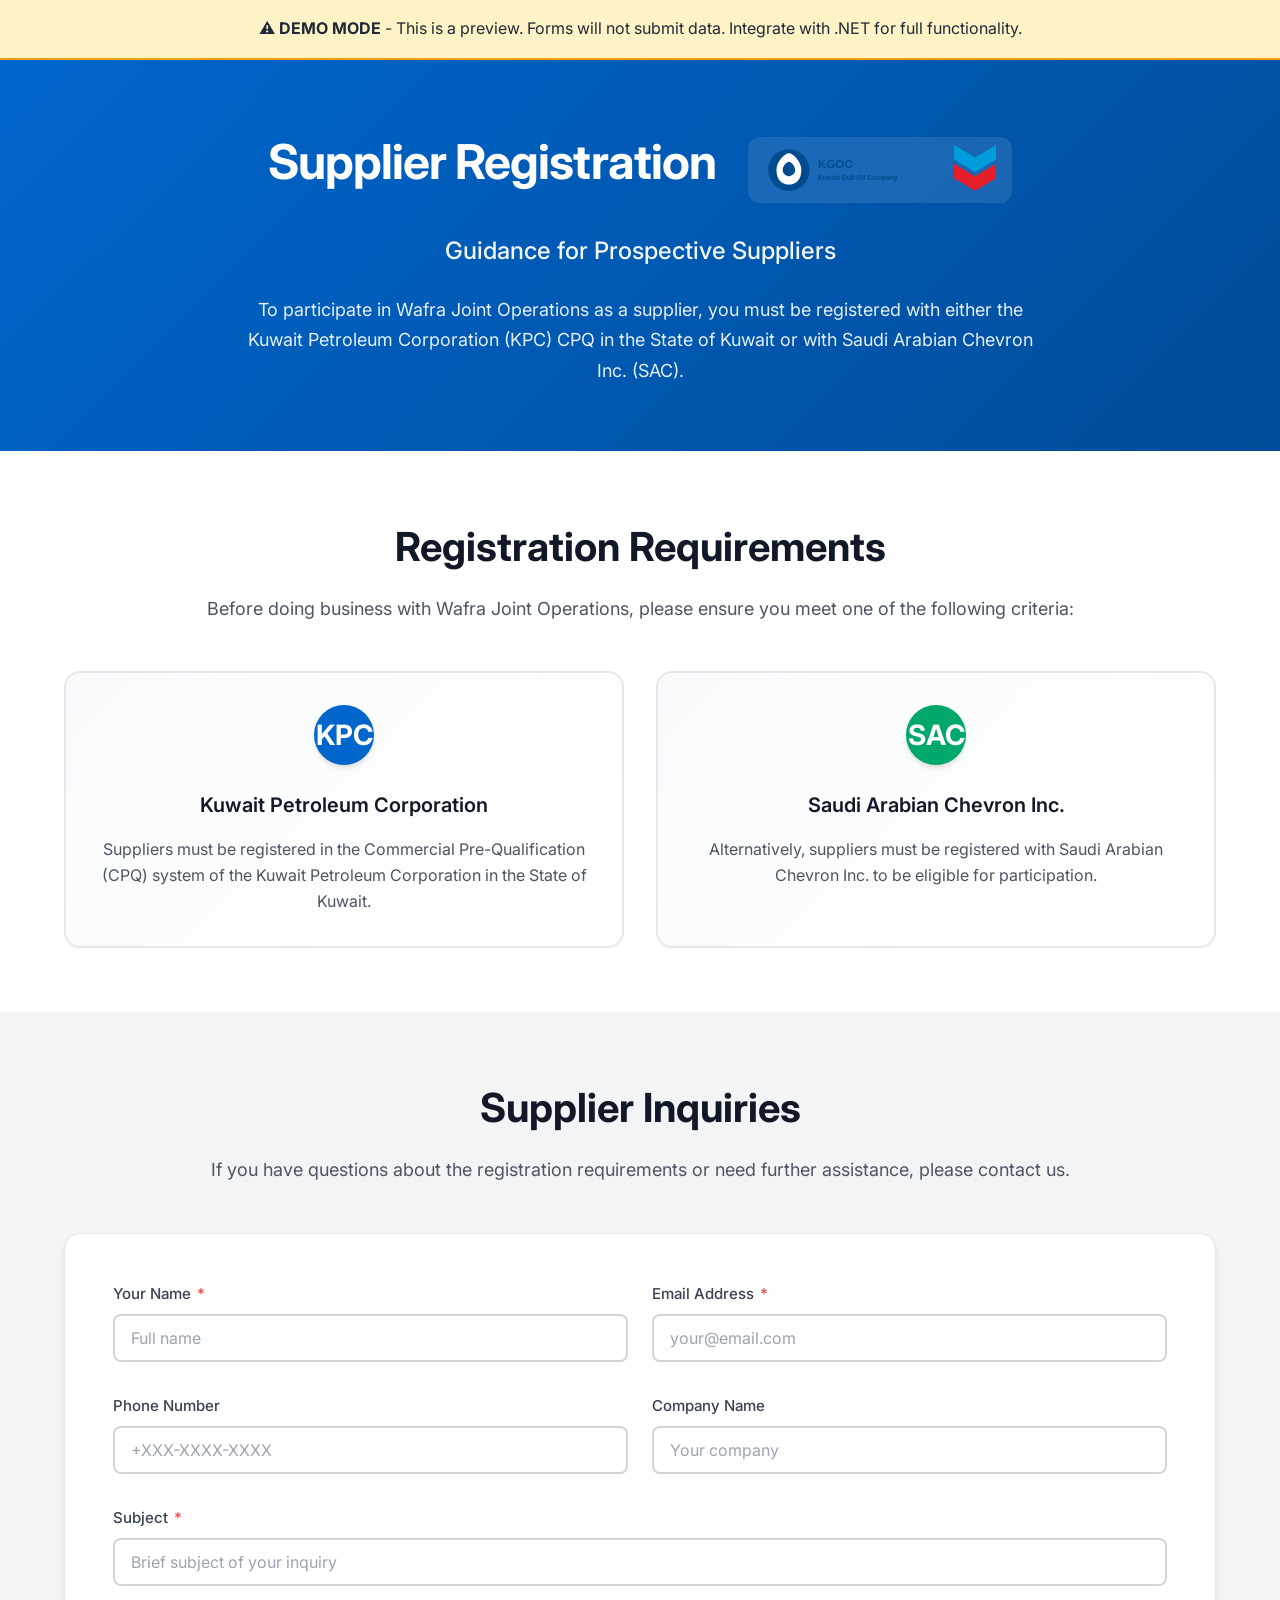
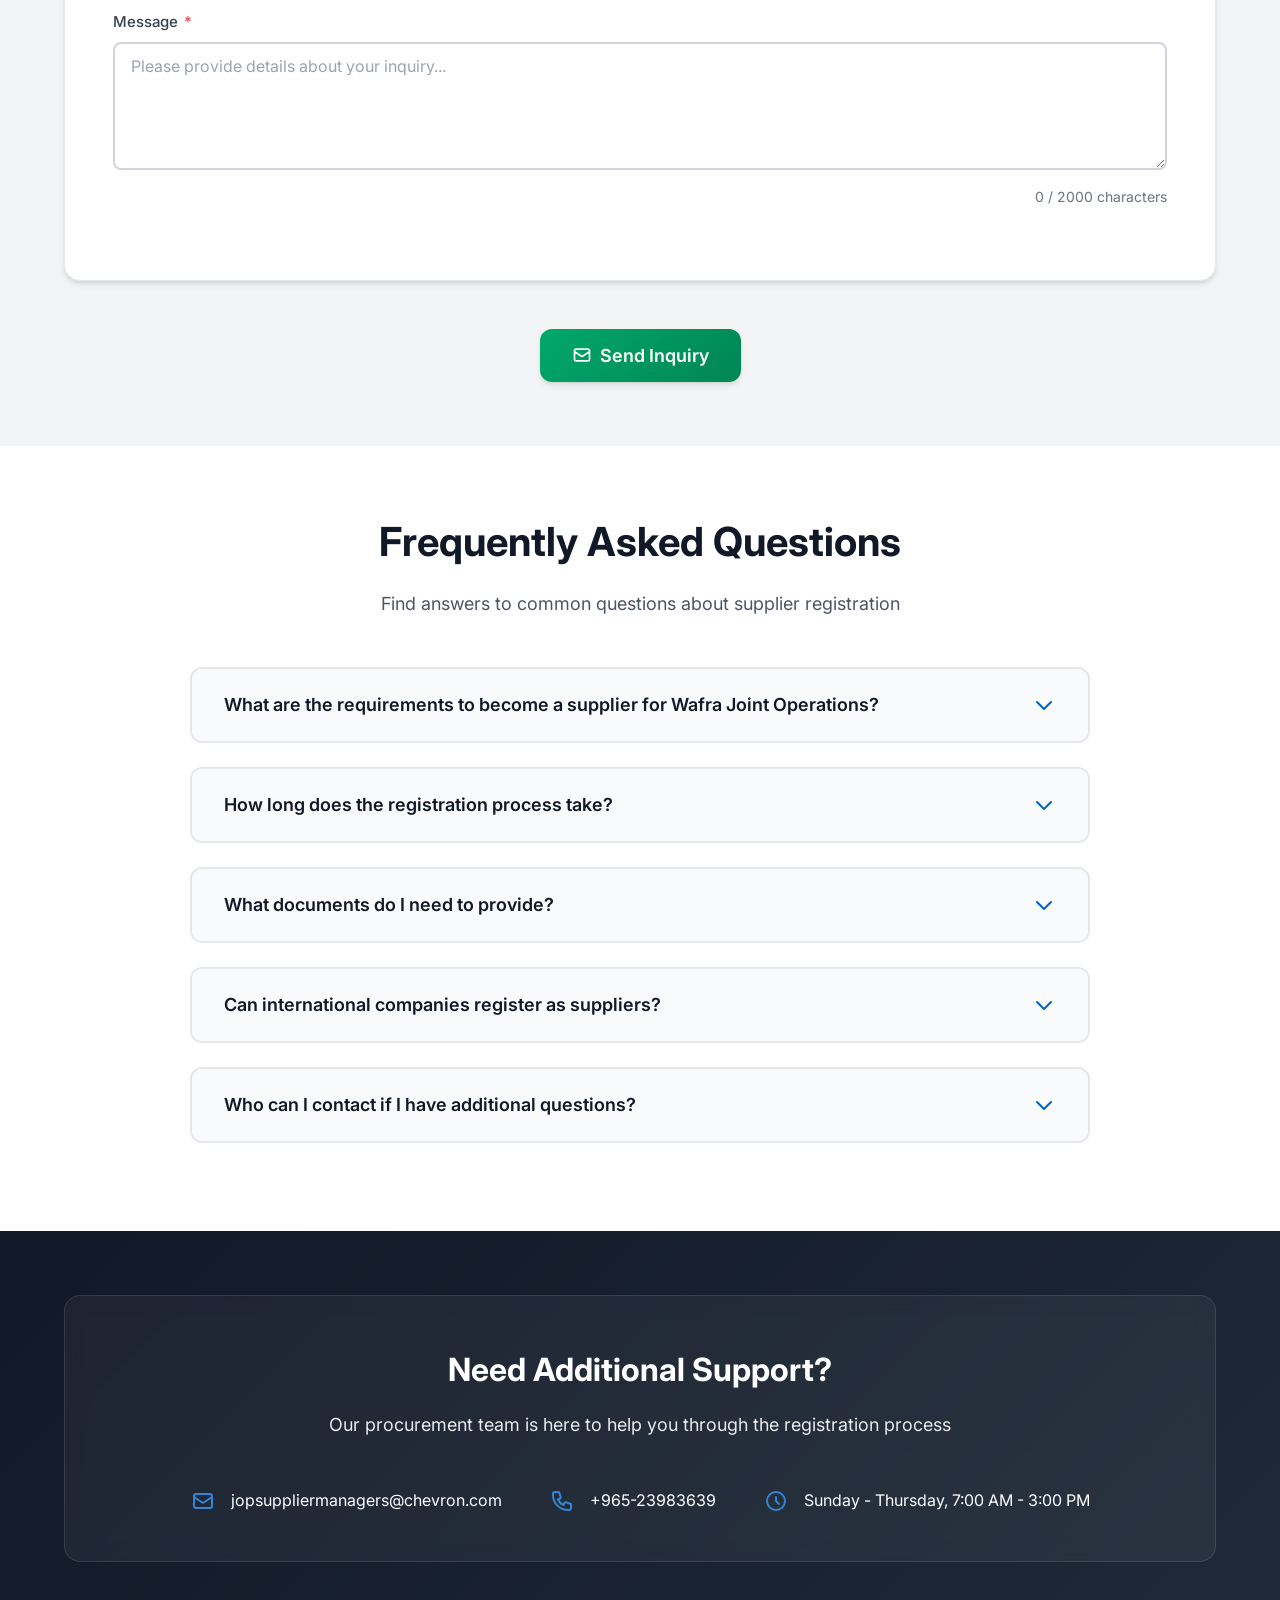
==== demo.html @ 435a18ce "Initial commit" ====
<!DOCTYPE html>
<html lang="en">

<head>
    <meta charset="UTF-8">
    <meta name="viewport" content="width=device-width, initial-scale=1.0">
    <meta name="description"
        content="Register as a supplier for Wafra Joint Operations. Complete our registration process and become a trusted partner.">
    <title>Supplier Registration - Wafra Joint Operations (DEMO)</title>
    <link href="https://fonts.googleapis.com/css2?family=Inter:wght@300;400;500;600;700&display=swap" rel="stylesheet">
    <link rel="stylesheet" href="wwwroot/css/supplier-registration.css">
</head>

<body>
    <!-- Demo Notice -->
    <div style="background: #fef3c7; border-bottom: 2px solid #f59e0b; padding: 1rem; text-align: center;">
        <strong>⚠️ DEMO MODE</strong> - This is a preview. Forms will not submit data. Integrate with .NET for full
        functionality.
    </div>

    <!-- Hero Section -->
    <section class="hero-section">
        <div class="container">
            <div class="hero-content">
                <div class="hero-header-row">
                    <h1 class="hero-title">Supplier Registration</h1>
                    <div class="hero-logos">
                        <img src="wwwroot/images/kgoc-logo.svg" alt="Kuwait Gulf Oil Company" class="hero-logo-img">
                        <img src="wwwroot/images/chevron-logo.svg" alt="Saudi Arabian Chevron" class="hero-logo-img">
                    </div>
                </div>
                <p class="hero-subtitle">Guidance for Prospective Suppliers</p>
                <p class="hero-description">To participate in Wafra Joint Operations as a supplier, you must be
                    registered with either the Kuwait Petroleum Corporation (KPC) CPQ in the State of Kuwait or with
                    Saudi Arabian Chevron Inc. (SAC).</p>
            </div>
        </div>
    </section>

    <!-- Registration Prerequisite Notice -->
    <section class="steps-section">
        <div class="container">
            <h2 class="section-title">Registration Requirements</h2>
            <p class="section-subtitle">Before doing business with Wafra Joint Operations, please ensure you meet one of
                the following criteria:</p>

            <div class="steps-grid" style="grid-template-columns: repeat(auto-fit, minmax(300px, 1fr));">
                <div class="step-card">
                    <div class="step-number" style="background: var(--primary-color);">KPC</div>
                    <h3 class="step-title">Kuwait Petroleum Corporation</h3>
                    <p class="step-description">Suppliers must be registered in the Commercial Pre-Qualification (CPQ)
                        system of the Kuwait Petroleum Corporation in the State of Kuwait.</p>
                </div>

                <div class="step-card">
                    <div class="step-number" style="background: var(--secondary-color);">SAC</div>
                    <h3 class="step-title">Saudi Arabian Chevron Inc.</h3>
                    <p class="step-description">Alternatively, suppliers must be registered with Saudi Arabian Chevron
                        Inc. to be eligible for participation.</p>
                </div>
            </div>
        </div>
    </section>

    <!-- Inquiry Form -->
    <section class="form-section inquiry-section" id="inquiry-form">
        <div class="container">
            <div class="form-header">
                <h2 class="section-title">Supplier Inquiries</h2>
                <p class="section-subtitle">If you have questions about the registration requirements or need further
                    assistance, please contact us.</p>
            </div>

            <form id="inquiryForm" class="inquiry-form" onsubmit="return handleInquirySubmit(event)">
                <div class="form-card">
                    <div class="form-row">
                        <div class="form-group">
                            <label for="inquiryName" class="form-label">Your Name <span
                                    style="color: var(--error-color);">*</span></label>
                            <input type="text" id="inquiryName" name="inquiryName" class="form-input"
                                placeholder="Full name" required />
                            <span class="form-error"></span>
                        </div>

                        <div class="form-group">
                            <label for="inquiryEmail" class="form-label">Email Address <span
                                    style="color: var(--error-color);">*</span></label>
                            <input type="email" id="inquiryEmail" name="inquiryEmail" class="form-input"
                                placeholder="your@email.com" required />
                            <span class="form-error"></span>
                        </div>
                    </div>

                    <div class="form-row">
                        <div class="form-group">
                            <label for="inquiryPhone" class="form-label">Phone Number</label>
                            <input type="tel" id="inquiryPhone" name="inquiryPhone" class="form-input"
                                placeholder="+XXX-XXXX-XXXX" />
                            <span class="form-error"></span>
                        </div>

                        <div class="form-group">
                            <label for="inquiryCompany" class="form-label">Company Name</label>
                            <input type="text" id="inquiryCompany" name="inquiryCompany" class="form-input"
                                placeholder="Your company" />
                            <span class="form-error"></span>
                        </div>
                    </div>

                    <div class="form-group">
                        <label for="inquirySubject" class="form-label">Subject <span
                                style="color: var(--error-color);">*</span></label>
                        <input type="text" id="inquirySubject" name="inquirySubject" class="form-input"
                            placeholder="Brief subject of your inquiry" required />
                        <span class="form-error"></span>
                    </div>

                    <div class="form-group">
                        <label for="inquiryMessage" class="form-label">Message <span
                                style="color: var(--error-color);">*</span></label>
                        <textarea id="inquiryMessage" name="inquiryMessage" class="form-textarea" rows="5"
                            placeholder="Please provide details about your inquiry..." maxlength="2000"
                            required></textarea>
                        <span class="form-error"></span>
                    </div>
                </div>

                <div class="form-actions">
                    <button type="submit" class="btn btn-secondary">
                        <svg class="btn-icon" fill="none" stroke="currentColor" viewBox="0 0 24 24">
                            <path stroke-linecap="round" stroke-linejoin="round" stroke-width="2"
                                d="M3 8l7.89 5.26a2 2 0 002.22 0L21 8M5 19h14a2 2 0 002-2V7a2 2 0 00-2-2H5a2 2 0 00-2 2v10a2 2 0 002 2z">
                            </path>
                        </svg>
                        Send Inquiry
                    </button>
                </div>
            </form>
        </div>
    </section>

    <!-- FAQ Section -->
    <section class="faq-section" id="faq">
        <div class="container">
            <div class="faq-header">
                <h2 class="section-title">Frequently Asked Questions</h2>
                <p class="section-subtitle">Find answers to common questions about supplier registration</p>
            </div>

            <div class="faq-container">
                <div class="faq-item">
                    <button type="button" class="faq-question" onclick="toggleFAQ(this)">
                        <span class="faq-question-text">What are the requirements to become a supplier for Wafra Joint
                            Operations?</span>
                        <svg class="faq-icon" fill="none" stroke="currentColor" viewBox="0 0 24 24">
                            <path stroke-linecap="round" stroke-linejoin="round" stroke-width="2" d="M19 9l-7 7-7-7">
                            </path>
                        </svg>
                    </button>
                    <div class="faq-answer">
                        <p>To become a supplier, you must have a valid business registration, provide proof of
                            insurance, meet our quality standards, and comply with all applicable regulations. You'll
                            need to complete the registration form above and submit required documentation for review.
                        </p>
                    </div>
                </div>

                <div class="faq-item">
                    <button type="button" class="faq-question" onclick="toggleFAQ(this)">
                        <span class="faq-question-text">How long does the registration process take?</span>
                        <svg class="faq-icon" fill="none" stroke="currentColor" viewBox="0 0 24 24">
                            <path stroke-linecap="round" stroke-linejoin="round" stroke-width="2" d="M19 9l-7 7-7-7">
                            </path>
                        </svg>
                    </button>
                    <div class="faq-answer">
                        <p>The initial review of your registration typically takes 3-5 business days. Once approved,
                            you'll be contacted by our procurement team to complete the onboarding process, which may
                            take an additional 1-2 weeks depending on your business category.</p>
                    </div>
                </div>

                <div class="faq-item">
                    <button type="button" class="faq-question" onclick="toggleFAQ(this)">
                        <span class="faq-question-text">What documents do I need to provide?</span>
                        <svg class="faq-icon" fill="none" stroke="currentColor" viewBox="0 0 24 24">
                            <path stroke-linecap="round" stroke-linejoin="round" stroke-width="2" d="M19 9l-7 7-7-7">
                            </path>
                        </svg>
                    </button>
                    <div class="faq-answer">
                        <p>Required documents include: Business registration certificate, Tax registration, Insurance
                            certificates (liability and workers' compensation), Company profile, Financial statements
                            (last 2 years), Quality certifications (if applicable), and References from previous
                            clients.</p>
                    </div>
                </div>

                <div class="faq-item">
                    <button type="button" class="faq-question" onclick="toggleFAQ(this)">
                        <span class="faq-question-text">Can international companies register as suppliers?</span>
                        <svg class="faq-icon" fill="none" stroke="currentColor" viewBox="0 0 24 24">
                            <path stroke-linecap="round" stroke-linejoin="round" stroke-width="2" d="M19 9l-7 7-7-7">
                            </path>
                        </svg>
                    </button>
                    <div class="faq-answer">
                        <p>Yes, we welcome international suppliers. However, you must be able to operate legally in our
                            jurisdiction and meet all local regulatory requirements. Additional documentation may be
                            required for international companies.</p>
                        <p>No, there is no registration fee. The supplier registration process is completely free of
                            charge.</p>
                    </div>
                </div>

                <div class="faq-item">
                    <button type="button" class="faq-question" onclick="toggleFAQ(this)">
                        <span class="faq-question-text">Who can I contact if I have additional questions?</span>
                        <svg class="faq-icon" fill="none" stroke="currentColor" viewBox="0 0 24 24">
                            <path stroke-linecap="round" stroke-linejoin="round" stroke-width="2" d="M19 9l-7 7-7-7">
                            </path>
                        </svg>
                    </button>
                    <div class="faq-answer">
                        <p>You can submit your questions using the inquiry form on this page, or contact our procurement
                            team directly at jopsuppliermanagers@chevron.com or call +965-23983639 during business
                            hours (Sunday-Thursday, 7:00 AM - 3:00 PM).</p>
                    </div>
                </div>
            </div>
        </div>
    </section>

    <!-- Contact Section -->
    <section class="contact-section">
        <div class="container">
            <div class="contact-card">
                <h2 class="contact-title">Need Additional Support?</h2>
                <p class="contact-description">Our procurement team is here to help you through the registration process
                </p>
                <div class="contact-info">
                    <div class="contact-item">
                        <svg class="contact-icon" fill="none" stroke="currentColor" viewBox="0 0 24 24">
                            <path stroke-linecap="round" stroke-linejoin="round" stroke-width="2"
                                d="M3 8l7.89 5.26a2 2 0 002.22 0L21 8M5 19h14a2 2 0 002-2V7a2 2 0 00-2-2H5a2 2 0 00-2 2v10a2 2 0 002 2z">
                            </path>
                        </svg>
                        <span>jopsuppliermanagers@chevron.com</span>
                    </div>
                    <div class="contact-item">
                        <svg class="contact-icon" fill="none" stroke="currentColor" viewBox="0 0 24 24">
                            <path stroke-linecap="round" stroke-linejoin="round" stroke-width="2"
                                d="M3 5a2 2 0 012-2h3.28a1 1 0 01.948.684l1.498 4.493a1 1 0 01-.502 1.21l-2.257 1.13a11.042 11.042 0 005.516 5.516l1.13-2.257a1 1 0 011.21-.502l4.493 1.498a1 1 0 01.684.949V19a2 2 0 01-2 2h-1C9.716 21 3 14.284 3 6V5z">
                            </path>
                        </svg>
                        <span>+965-23983639</span>
                    </div>
                    <div class="contact-item">
                        <svg class="contact-icon" fill="none" stroke="currentColor" viewBox="0 0 24 24">
                            <path stroke-linecap="round" stroke-linejoin="round" stroke-width="2"
                                d="M12 8v4l3 3m6-3a9 9 0 11-18 0 9 9 0 0118 0z"></path>
                        </svg>
                        <span>Sunday - Thursday, 7:00 AM - 3:00 PM</span>
                    </div>
                </div>
            </div>
        </div>
    </section>

    <script src="wwwroot/js/supplier-registration.js"></script>
    <script>
        // Demo-specific form handlers
        function handleInquirySubmit(event) {
            event.preventDefault();

            alert('Thank you for your inquiry! (Demo Mode - Not Actually Sent)\n\nIn production, this will send an email to the procurement team.');

            document.getElementById('inquiryForm').reset();

            return false;
        }
    </script>
</body>

</html>
---- wwwroot/css/supplier-registration.css ----
/* ===================================
   Supplier Registration Page Styles
   Wafra Joint Operations
   =================================== */

/* CSS Variables - Design System */
:root {
    /* Primary Colors */
    --primary-color: #0066cc;
    --primary-dark: #004c99;
    --primary-light: #3385d6;

    /* Secondary Colors */
    --secondary-color: #00a86b;
    --secondary-dark: #008556;
    --secondary-light: #33ba87;

    /* Neutral Colors */
    --gray-50: #f9fafb;
    --gray-100: #f3f4f6;
    --gray-200: #e5e7eb;
    --gray-300: #d1d5db;
    --gray-400: #9ca3af;
    --gray-500: #6b7280;
    --gray-600: #4b5563;
    --gray-700: #374151;
    --gray-800: #1f2937;
    --gray-900: #111827;

    /* Status Colors */
    --success-color: #10b981;
    --error-color: #ef4444;
    --warning-color: #f59e0b;
    --info-color: #3b82f6;

    /* Spacing */
    --spacing-xs: 0.5rem;
    --spacing-sm: 1rem;
    --spacing-md: 1.5rem;
    --spacing-lg: 2rem;
    --spacing-xl: 3rem;
    --spacing-2xl: 4rem;

    /* Border Radius */
    --radius-sm: 0.375rem;
    --radius-md: 0.5rem;
    --radius-lg: 0.75rem;
    --radius-xl: 1rem;

    /* Shadows */
    --shadow-sm: 0 1px 2px 0 rgba(0, 0, 0, 0.05);
    --shadow-md: 0 4px 6px -1px rgba(0, 0, 0, 0.1), 0 2px 4px -1px rgba(0, 0, 0, 0.06);
    --shadow-lg: 0 10px 15px -3px rgba(0, 0, 0, 0.1), 0 4px 6px -2px rgba(0, 0, 0, 0.05);
    --shadow-xl: 0 20px 25px -5px rgba(0, 0, 0, 0.1), 0 10px 10px -5px rgba(0, 0, 0, 0.04);

    /* Transitions */
    --transition-fast: 150ms ease-in-out;
    --transition-base: 250ms ease-in-out;
    --transition-slow: 350ms ease-in-out;
}

/* Reset & Base Styles */
* {
    margin: 0;
    padding: 0;
    box-sizing: border-box;
}

body {
    font-family: 'Inter', -apple-system, BlinkMacSystemFont, 'Segoe UI', Roboto, sans-serif;
    font-size: 16px;
    line-height: 1.6;
    color: var(--gray-800);
    background-color: var(--gray-50);
    -webkit-font-smoothing: antialiased;
    -moz-osx-font-smoothing: grayscale;
}

/* Header */
.site-header {
    background-color: white;
    padding: var(--spacing-sm) 0;
    border-bottom: 1px solid var(--gray-200);
}

.header-container {
    max-width: 1200px;
    margin: 0 auto;
    padding: 0 var(--spacing-md);
    display: flex;
    align-items: center;
    justify-content: space-between;
}

.header-logos-wrapper {
    display: flex;
    align-items: center;
    gap: var(--spacing-xl);
}

.header-logo {
    height: 60px;
    width: auto;
    object-fit: contain;
}

/* Container */
.container {
    max-width: 1200px;
    margin: 0 auto;
    padding: 0 var(--spacing-md);
}

/* Hero Section */
.hero-section {
    background: linear-gradient(135deg, var(--primary-color) 0%, var(--primary-dark) 100%);
    color: white;
    padding: var(--spacing-2xl) 0;
    text-align: center;
    position: relative;
    overflow: hidden;
}

.hero-header-row {
    display: flex;
    justify-content: center;
    align-items: center;
    gap: var(--spacing-lg);
    flex-wrap: wrap;
    margin-bottom: var(--spacing-sm);
}

.hero-logos {
    display: flex;
    align-items: center;
    gap: var(--spacing-md);
    background: rgba(255, 255, 255, 0.1);
    padding: 0.5rem 1rem;
    border-radius: var(--radius-lg);
    backdrop-filter: blur(5px);
}

.hero-logo-img {
    height: 50px;
    width: auto;
    object-fit: contain;
}

.hero-title {
    font-size: 3rem;
    font-weight: 700;
    margin-bottom: 0;
    letter-spacing: -0.02em;
}

.hero-content {
    position: relative;
    z-index: 1;
}

.hero-title {
    font-size: 3rem;
    font-weight: 700;
    margin-bottom: var(--spacing-sm);
    letter-spacing: -0.02em;
}

.hero-subtitle {
    font-size: 1.5rem;
    font-weight: 500;
    margin-bottom: var(--spacing-md);
    opacity: 0.95;
}

.hero-description {
    font-size: 1.125rem;
    max-width: 800px;
    margin: 0 auto;
    opacity: 0.9;
    line-height: 1.7;
}

/* Alert Messages */
.alert {
    display: flex;
    align-items: center;
    gap: var(--spacing-sm);
    padding: var(--spacing-md);
    border-radius: var(--radius-lg);
    margin: var(--spacing-lg) 0;
    animation: slideDown 0.3s ease-out;
}

@keyframes slideDown {
    from {
        opacity: 0;
        transform: translateY(-10px);
    }

    to {
        opacity: 1;
        transform: translateY(0);
    }
}

.alert-success {
    background-color: #d1fae5;
    color: #065f46;
    border: 1px solid #6ee7b7;
}

.alert-error {
    background-color: #fee2e2;
    color: #991b1b;
    border: 1px solid #fca5a5;
}

.alert-icon {
    width: 24px;
    height: 24px;
    flex-shrink: 0;
}

/* Steps Section */
.steps-section {
    padding: var(--spacing-2xl) 0;
    background-color: white;
}

.section-title {
    font-size: 2.5rem;
    font-weight: 700;
    text-align: center;
    margin-bottom: var(--spacing-sm);
    color: var(--gray-900);
}

.section-subtitle {
    font-size: 1.125rem;
    text-align: center;
    color: var(--gray-600);
    margin-bottom: var(--spacing-xl);
}

.steps-grid {
    display: grid;
    grid-template-columns: repeat(auto-fit, minmax(250px, 1fr));
    gap: var(--spacing-lg);
    margin-top: var(--spacing-xl);
}

.step-card {
    background: linear-gradient(135deg, var(--gray-50) 0%, white 100%);
    border: 2px solid var(--gray-200);
    border-radius: var(--radius-xl);
    padding: var(--spacing-lg);
    text-align: center;
    transition: all var(--transition-base);
    position: relative;
    overflow: hidden;
}

.step-card::before {
    content: '';
    position: absolute;
    top: 0;
    left: 0;
    right: 0;
    height: 4px;
    background: linear-gradient(90deg, var(--primary-color), var(--secondary-color));
    transform: scaleX(0);
    transition: transform var(--transition-base);
}

.step-card:hover {
    transform: translateY(-5px);
    box-shadow: var(--shadow-xl);
    border-color: var(--primary-light);
}

.step-card:hover::before {
    transform: scaleX(1);
}

.step-number {
    width: 60px;
    height: 60px;
    background: linear-gradient(135deg, var(--primary-color), var(--primary-light));
    color: white;
    border-radius: 50%;
    display: flex;
    align-items: center;
    justify-content: center;
    font-size: 1.75rem;
    font-weight: 700;
    margin: 0 auto var(--spacing-md);
    box-shadow: var(--shadow-md);
}

.step-title {
    font-size: 1.25rem;
    font-weight: 600;
    margin-bottom: var(--spacing-sm);
    color: var(--gray-900);
}

.step-description {
    color: var(--gray-600);
    line-height: 1.6;
}

/* Form Section */
.form-section {
    padding: var(--spacing-2xl) 0;
}

.inquiry-section {
    background-color: var(--gray-100);
}

.form-header {
    margin-bottom: var(--spacing-xl);
}

.form-card {
    background: white;
    border-radius: var(--radius-xl);
    padding: var(--spacing-xl);
    margin-bottom: var(--spacing-lg);
    box-shadow: var(--shadow-md);
    border: 1px solid var(--gray-200);
    transition: box-shadow var(--transition-base);
}

.form-card:hover {
    box-shadow: var(--shadow-lg);
}

.form-section-title {
    font-size: 1.5rem;
    font-weight: 600;
    margin-bottom: var(--spacing-lg);
    color: var(--gray-900);
    padding-bottom: var(--spacing-sm);
    border-bottom: 2px solid var(--gray-200);
}

.form-row {
    display: grid;
    grid-template-columns: repeat(auto-fit, minmax(250px, 1fr));
    gap: var(--spacing-md);
}

.form-group {
    margin-bottom: var(--spacing-md);
}

.form-label {
    display: block;
    font-weight: 500;
    margin-bottom: var(--spacing-xs);
    color: var(--gray-700);
    font-size: 0.9375rem;
}

.form-input,
.form-textarea {
    width: 100%;
    padding: 0.75rem 1rem;
    border: 2px solid var(--gray-300);
    border-radius: var(--radius-md);
    font-size: 1rem;
    font-family: inherit;
    transition: all var(--transition-fast);
    background-color: white;
}

.form-input:focus,
.form-textarea:focus {
    outline: none;
    border-color: var(--primary-color);
    box-shadow: 0 0 0 3px rgba(0, 102, 204, 0.1);
}

.form-input::placeholder,
.form-textarea::placeholder {
    color: var(--gray-400);
}

.form-textarea {
    resize: vertical;
    min-height: 100px;
}

.form-error {
    display: block;
    color: var(--error-color);
    font-size: 0.875rem;
    margin-top: var(--spacing-xs);
    font-weight: 500;
}

.form-checkbox-group {
    margin-top: var(--spacing-md);
}

.checkbox-label {
    display: flex;
    align-items: flex-start;
    gap: var(--spacing-sm);
    cursor: pointer;
    user-select: none;
}

.form-checkbox {
    width: 20px;
    height: 20px;
    margin-top: 2px;
    cursor: pointer;
    flex-shrink: 0;
}

.checkbox-text {
    color: var(--gray-700);
    line-height: 1.5;
}

.link {
    color: var(--primary-color);
    text-decoration: none;
    font-weight: 500;
    transition: color var(--transition-fast);
}

.link:hover {
    color: var(--primary-dark);
    text-decoration: underline;
}

/* Buttons */
.form-actions {
    display: flex;
    justify-content: center;
    margin-top: var(--spacing-xl);
}

.btn {
    display: inline-flex;
    align-items: center;
    gap: var(--spacing-xs);
    padding: 1rem 2rem;
    font-size: 1.125rem;
    font-weight: 600;
    border: none;
    border-radius: var(--radius-lg);
    cursor: pointer;
    transition: all var(--transition-base);
    text-decoration: none;
    font-family: inherit;
    box-shadow: var(--shadow-md);
}

.btn-primary {
    background: linear-gradient(135deg, var(--primary-color), var(--primary-dark));
    color: white;
}

.btn-primary:hover {
    background: linear-gradient(135deg, var(--primary-dark), #003366);
    transform: translateY(-2px);
    box-shadow: var(--shadow-lg);
}

.btn-primary:active {
    transform: translateY(0);
}

.btn-secondary {
    background: linear-gradient(135deg, var(--secondary-color), var(--secondary-dark));
    color: white;
}

.btn-secondary:hover {
    background: linear-gradient(135deg, var(--secondary-dark), #006644);
    transform: translateY(-2px);
    box-shadow: var(--shadow-lg);
}

.btn-icon {
    width: 20px;
    height: 20px;
}

/* FAQ Section */
.faq-section {
    padding: var(--spacing-2xl) 0;
    background-color: white;
}

.faq-header {
    margin-bottom: var(--spacing-xl);
}

.faq-container {
    max-width: 900px;
    margin: 0 auto;
}

.faq-item {
    background: white;
    border: 2px solid var(--gray-200);
    border-radius: var(--radius-lg);
    margin-bottom: var(--spacing-md);
    overflow: hidden;
    transition: all var(--transition-base);
}

.faq-item:hover {
    border-color: var(--primary-light);
    box-shadow: var(--shadow-md);
}

.faq-question {
    width: 100%;
    display: flex;
    justify-content: space-between;
    align-items: center;
    padding: var(--spacing-md) var(--spacing-lg);
    background: var(--gray-50);
    border: none;
    cursor: pointer;
    text-align: left;
    font-family: inherit;
    transition: background-color var(--transition-fast);
}

.faq-question:hover {
    background: var(--gray-100);
}

.faq-question-text {
    font-size: 1.125rem;
    font-weight: 600;
    color: var(--gray-900);
    flex: 1;
}

.faq-icon {
    width: 24px;
    height: 24px;
    color: var(--primary-color);
    transition: transform var(--transition-base);
    flex-shrink: 0;
}

.faq-item.active .faq-icon {
    transform: rotate(180deg);
}

.faq-answer {
    max-height: 0;
    overflow: hidden;
    transition: max-height var(--transition-slow);
}

.faq-item.active .faq-answer {
    max-height: 500px;
}

.faq-answer p {
    padding: var(--spacing-lg);
    color: var(--gray-700);
    line-height: 1.7;
    background: white;
}

/* Contact Section */
.contact-section {
    padding: var(--spacing-2xl) 0;
    background: linear-gradient(135deg, var(--gray-900) 0%, var(--gray-800) 100%);
}

.contact-card {
    background: rgba(255, 255, 255, 0.05);
    backdrop-filter: blur(10px);
    border: 1px solid rgba(255, 255, 255, 0.1);
    border-radius: var(--radius-xl);
    padding: var(--spacing-xl);
    text-align: center;
    color: white;
}

.contact-title {
    font-size: 2rem;
    font-weight: 700;
    margin-bottom: var(--spacing-sm);
}

.contact-description {
    font-size: 1.125rem;
    margin-bottom: var(--spacing-xl);
    opacity: 0.9;
}

.contact-info {
    display: flex;
    flex-wrap: wrap;
    justify-content: center;
    gap: var(--spacing-xl);
}

.contact-item {
    display: flex;
    align-items: center;
    gap: var(--spacing-sm);
    font-size: 1rem;
}

.contact-icon {
    width: 24px;
    height: 24px;
    color: var(--primary-light);
}

/* Responsive Design */
@media (max-width: 768px) {
    .hero-title {
        font-size: 2rem;
    }

    .hero-subtitle {
        font-size: 1.25rem;
    }

    .section-title {
        font-size: 2rem;
    }

    .steps-grid {
        grid-template-columns: 1fr;
    }

    .form-row {
        grid-template-columns: 1fr;
    }

    .form-card {
        padding: var(--spacing-md);
    }

    .contact-info {
        flex-direction: column;
        align-items: center;
    }
}

@media (max-width: 480px) {
    .hero-title {
        font-size: 1.75rem;
    }

    .btn {
        width: 100%;
        justify-content: center;
    }
}

/* Loading State */
.btn:disabled {
    opacity: 0.6;
    cursor: not-allowed;
}

/* Smooth Scrolling */
html {
    scroll-behavior: smooth;
}

/* Print Styles */
@media print {

    .hero-section,
    .contact-section {
        background: white;
        color: black;
    }

    .btn {
        display: none;
    }
}
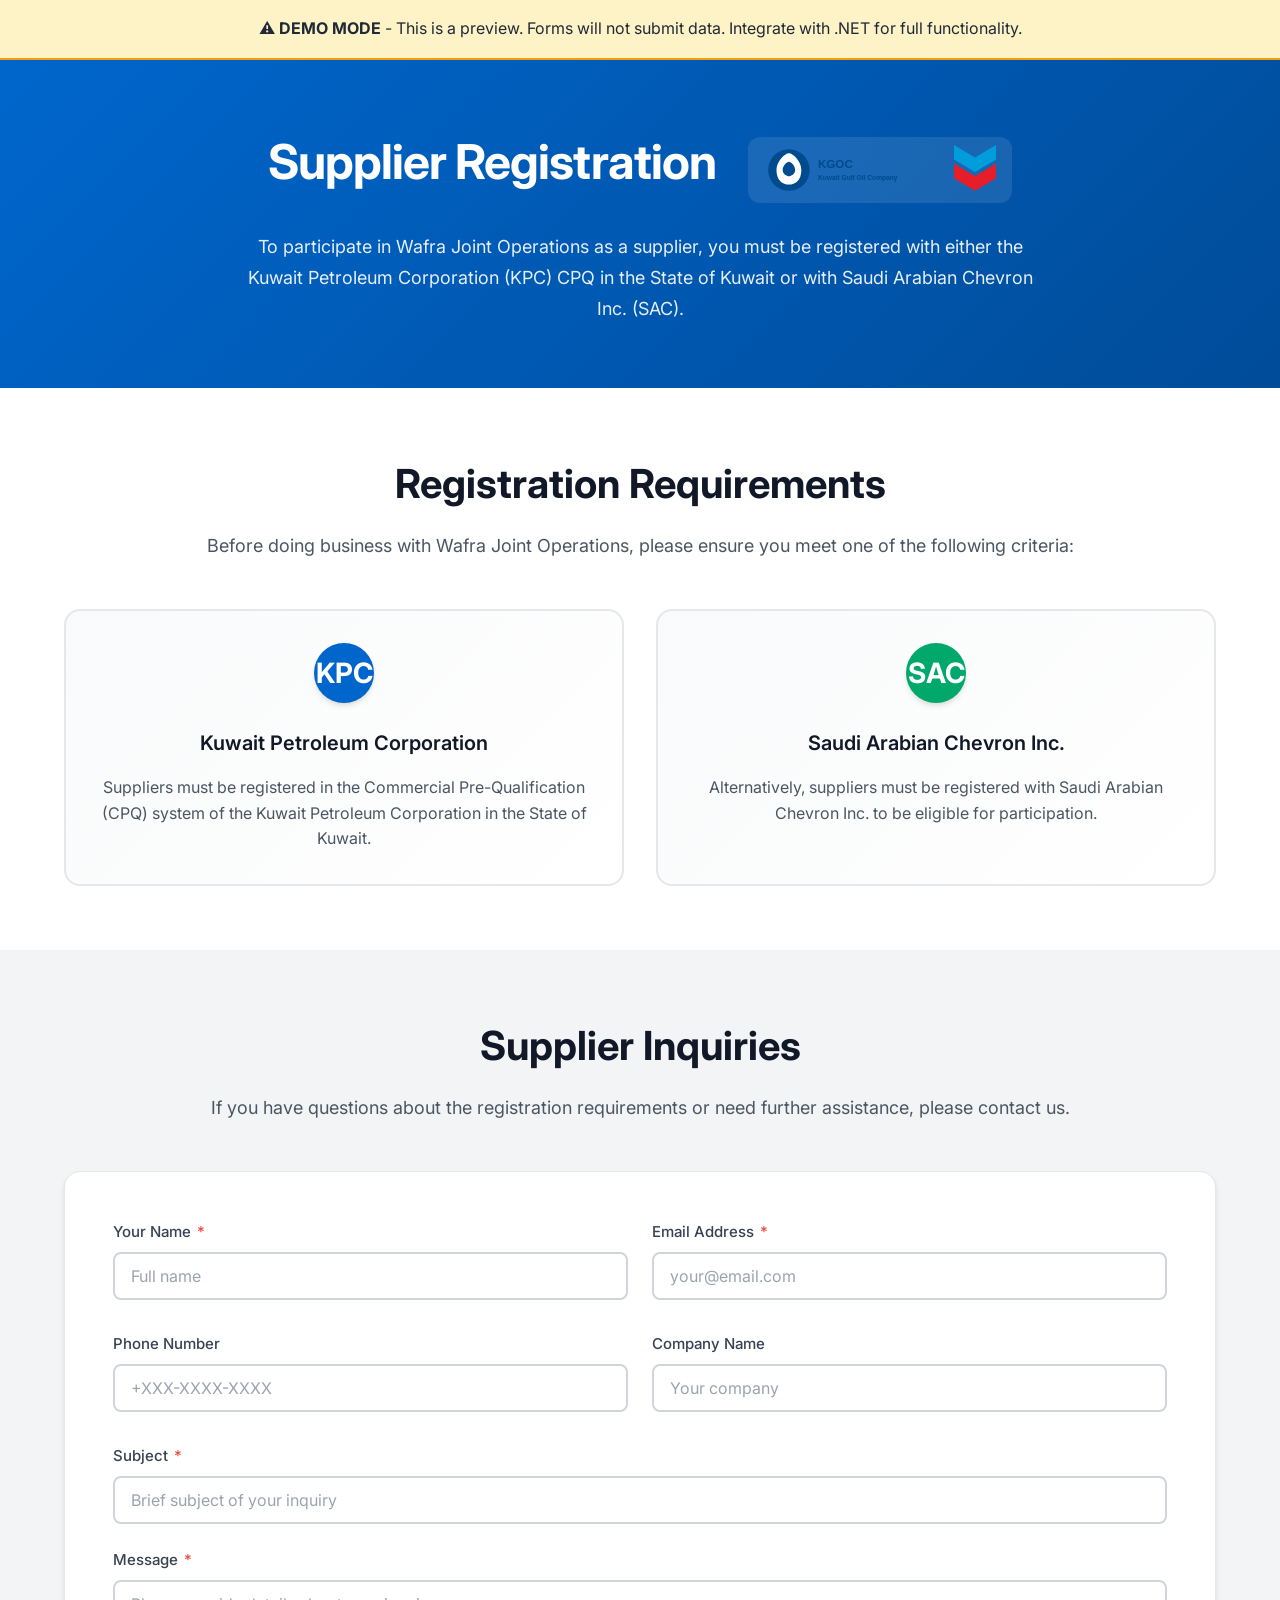
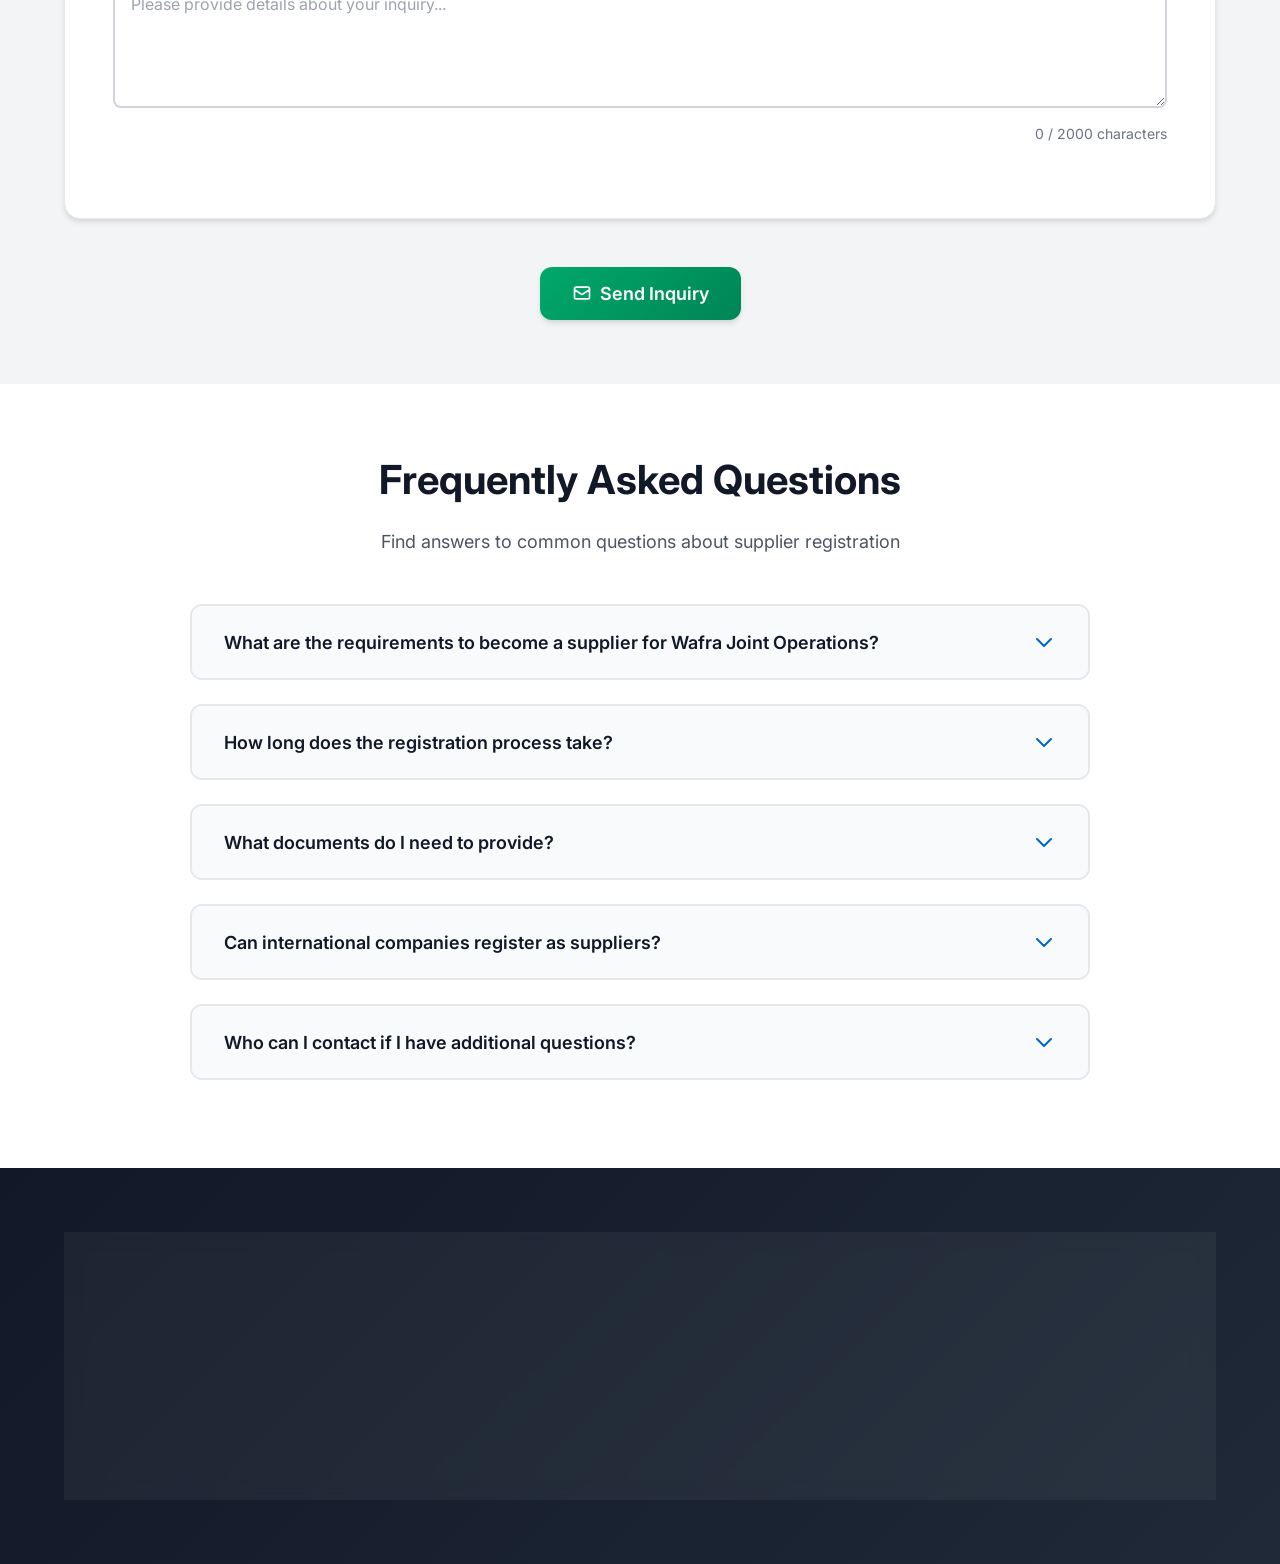
==== commit d6fcfcfe: "git" ====
--- a/demo.html
+++ b/demo.html
@@ -29,7 +29,7 @@
                         <img src="wwwroot/images/chevron-logo.svg" alt="Saudi Arabian Chevron" class="hero-logo-img">
                     </div>
                 </div>
-                <p class="hero-subtitle">Guidance for Prospective Suppliers</p>
+
                 <p class="hero-description">To participate in Wafra Joint Operations as a supplier, you must be
                     registered with either the Kuwait Petroleum Corporation (KPC) CPQ in the State of Kuwait or with
                     Saudi Arabian Chevron Inc. (SAC).</p>
